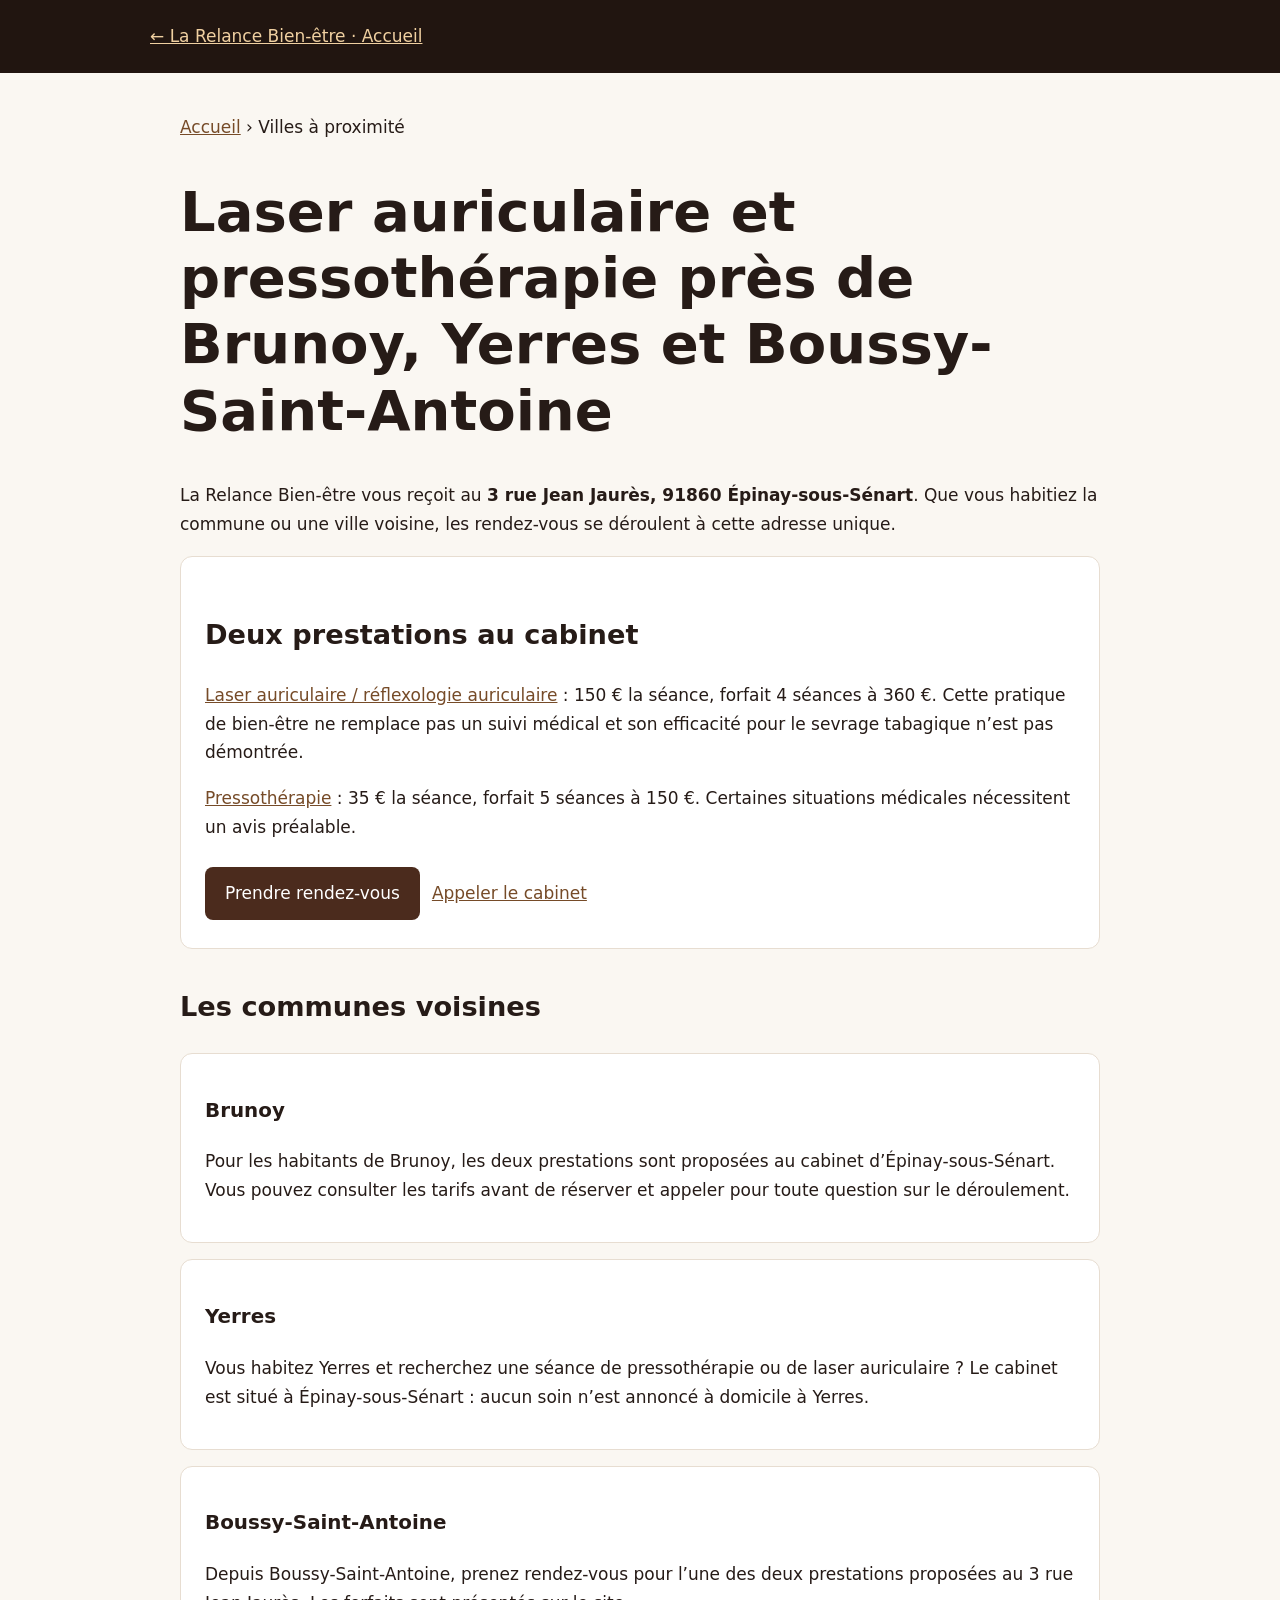
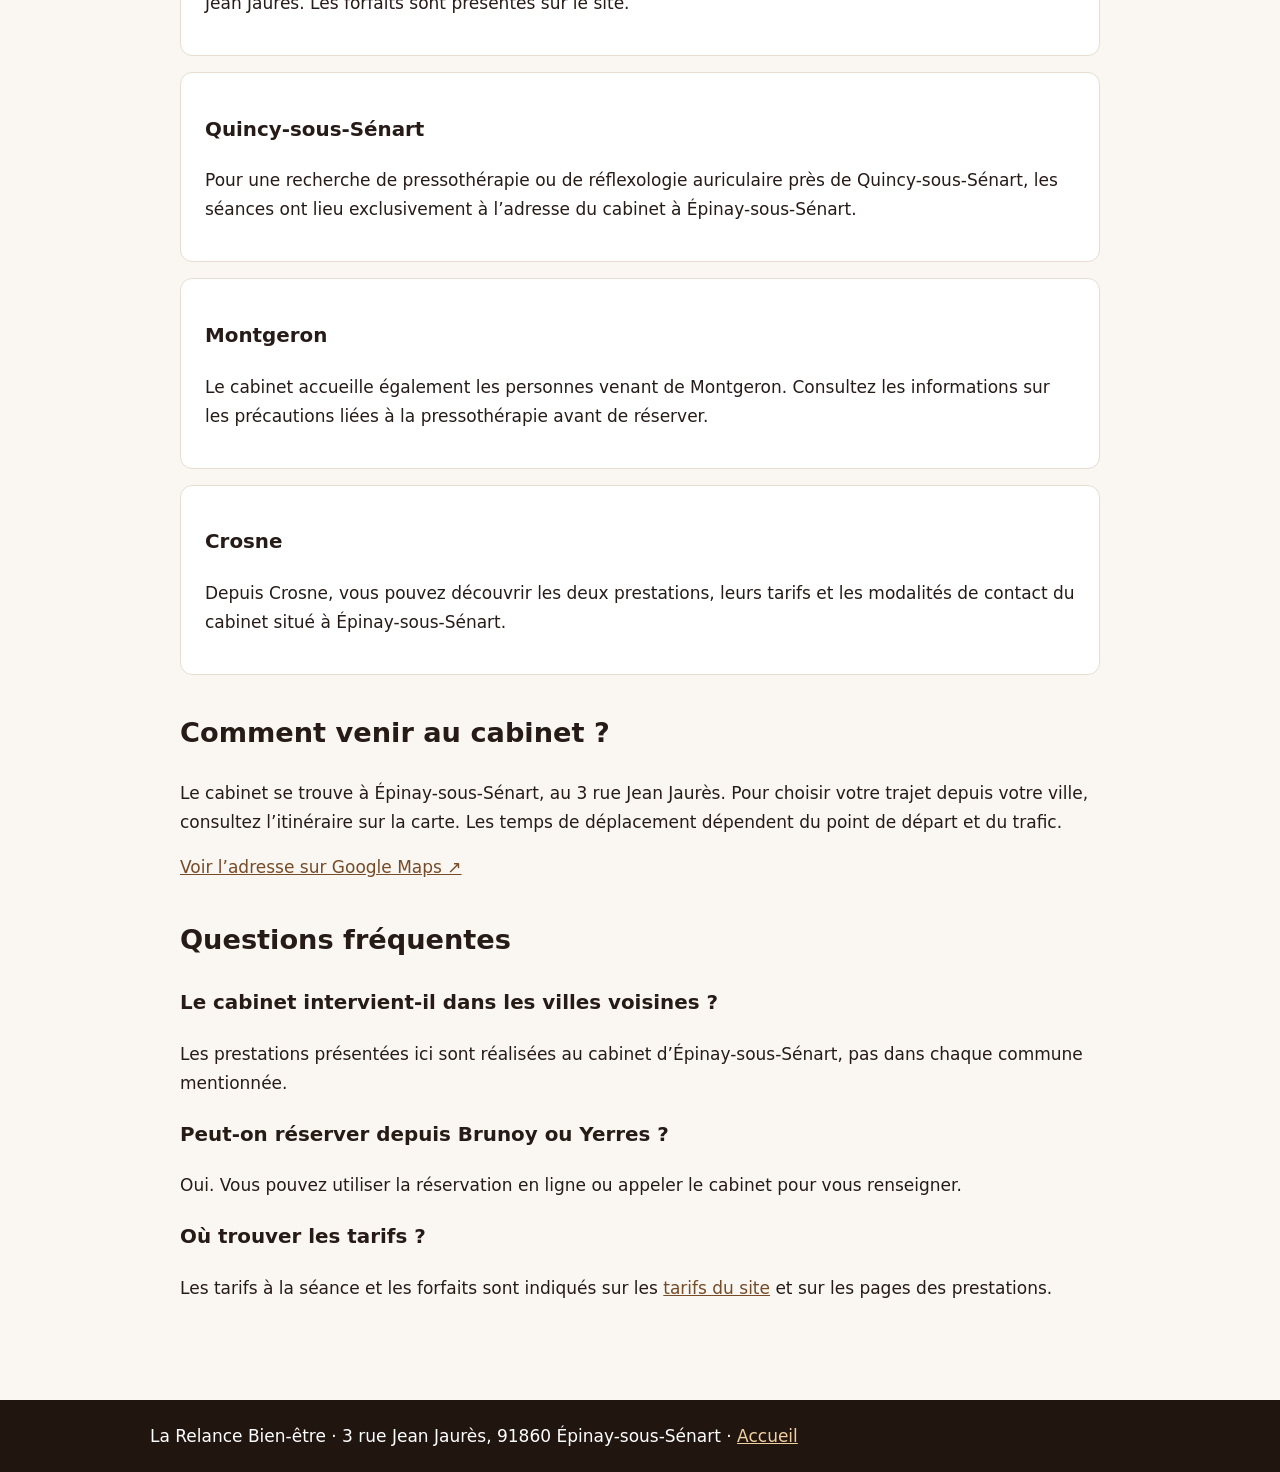
==== cabinet-bien-etre-brunoy-yerres-boussy.html @ 1763a22d "Créer page locale utile pour communes proches du cabinet" ====
<!doctype html><html lang="fr"><head><meta charset="utf-8"><meta name="viewport" content="width=device-width,initial-scale=1"><title>Laser auriculaire et pressothérapie près de Brunoy et Yerres | La Relance</title><meta name="description" content="Cabinet à Épinay-sous-Sénart pour laser auriculaire et pressothérapie, près de Brunoy, Yerres, Boussy-Saint-Antoine, Quincy-sous-Sénart et Montgeron."><meta name="robots" content="index,follow"><link rel="canonical" href="https://tarikmouhtadi-ux.github.io/reflexologie-bien-etre/cabinet-bien-etre-brunoy-yerres-boussy.html"><style>body{margin:0;background:#faf7f2;color:#261b17;font:17px/1.7 system-ui,sans-serif}header,footer{background:#211510;color:white;padding:22px max(24px,calc((100% - 980px)/2))}header a,footer a{color:#f0d0a1}main{max-width:920px;margin:auto;padding:40px 24px 80px}h1{font-size:clamp(2rem,5vw,3.5rem);line-height:1.18}h2{font-size:1.7rem;margin-top:35px}a{color:#764b28}.card{background:white;padding:20px 24px;border:1px solid #e7ddd1;border-radius:12px;margin:16px 0}.cta{display:inline-block;background:#4b2b1d;color:white;padding:12px 20px;border-radius:8px;text-decoration:none;margin:8px 12px 8px 0}</style><script type="application/ld+json">{"@context":"https://schema.org","@type":"WebPage","name":"Laser auriculaire et pressothérapie autour d’Épinay-sous-Sénart","url":"https://tarikmouhtadi-ux.github.io/reflexologie-bien-etre/cabinet-bien-etre-brunoy-yerres-boussy.html","about":{"@type":"LocalBusiness","name":"La Relance Bien-être","telephone":"+33766861379","address":{"@type":"PostalAddress","streetAddress":"3 rue Jean Jaurès","postalCode":"91860","addressLocality":"Épinay-sous-Sénart","addressCountry":"FR"}}}</script></head><body><header><a href="https://tarikmouhtadi-ux.github.io/reflexologie-bien-etre/">← La Relance Bien-être · Accueil</a></header><main><nav><a href="https://tarikmouhtadi-ux.github.io/reflexologie-bien-etre/">Accueil</a> › Villes à proximité</nav><h1>Laser auriculaire et pressothérapie près de Brunoy, Yerres et Boussy-Saint-Antoine</h1><p>La Relance Bien-être vous reçoit au <strong>3 rue Jean Jaurès, 91860 Épinay-sous-Sénart</strong>. Que vous habitiez la commune ou une ville voisine, les rendez-vous se déroulent à cette adresse unique.</p><div class="card"><h2>Deux prestations au cabinet</h2><p><a href="https://tarikmouhtadi-ux.github.io/reflexologie-bien-etre/laser-auriculaire-epinay-sous-senart.html">Laser auriculaire / réflexologie auriculaire</a> : 150 € la séance, forfait 4 séances à 360 €. Cette pratique de bien-être ne remplace pas un suivi médical et son efficacité pour le sevrage tabagique n’est pas démontrée.</p><p><a href="https://tarikmouhtadi-ux.github.io/reflexologie-bien-etre/pressotherapie-epinay-sous-senart.html">Pressothérapie</a> : 35 € la séance, forfait 5 séances à 150 €. Certaines situations médicales nécessitent un avis préalable.</p><a class="cta" href="https://tarikmouhtadi-ux.github.io/reflexologie-bien-etre/#reservation">Prendre rendez-vous</a><a href="tel:+33766861379">Appeler le cabinet</a></div><h2>Les communes voisines</h2><section class="card"><h3>Brunoy</h3><p>Pour les habitants de Brunoy, les deux prestations sont proposées au cabinet d’Épinay-sous-Sénart. Vous pouvez consulter les tarifs avant de réserver et appeler pour toute question sur le déroulement.</p></section><section class="card"><h3>Yerres</h3><p>Vous habitez Yerres et recherchez une séance de pressothérapie ou de laser auriculaire ? Le cabinet est situé à Épinay-sous-Sénart : aucun soin n’est annoncé à domicile à Yerres.</p></section><section class="card"><h3>Boussy-Saint-Antoine</h3><p>Depuis Boussy-Saint-Antoine, prenez rendez-vous pour l’une des deux prestations proposées au 3 rue Jean Jaurès. Les forfaits sont présentés sur le site.</p></section><section class="card"><h3>Quincy-sous-Sénart</h3><p>Pour une recherche de pressothérapie ou de réflexologie auriculaire près de Quincy-sous-Sénart, les séances ont lieu exclusivement à l’adresse du cabinet à Épinay-sous-Sénart.</p></section><section class="card"><h3>Montgeron</h3><p>Le cabinet accueille également les personnes venant de Montgeron. Consultez les informations sur les précautions liées à la pressothérapie avant de réserver.</p></section><section class="card"><h3>Crosne</h3><p>Depuis Crosne, vous pouvez découvrir les deux prestations, leurs tarifs et les modalités de contact du cabinet situé à Épinay-sous-Sénart.</p></section><h2>Comment venir au cabinet ?</h2><p>Le cabinet se trouve à Épinay-sous-Sénart, au 3 rue Jean Jaurès. Pour choisir votre trajet depuis votre ville, consultez l’itinéraire sur la carte. Les temps de déplacement dépendent du point de départ et du trafic.</p><p><a href="https://www.google.com/maps/search/?api=1&amp;query=3%20rue%20Jean%20Jaur%C3%A8s%2091860%20%C3%89pinay-sous-S%C3%A9nart" target="_blank" rel="noopener noreferrer">Voir l’adresse sur Google Maps ↗</a></p><h2>Questions fréquentes</h2><h3>Le cabinet intervient-il dans les villes voisines ?</h3><p>Les prestations présentées ici sont réalisées au cabinet d’Épinay-sous-Sénart, pas dans chaque commune mentionnée.</p><h3>Peut-on réserver depuis Brunoy ou Yerres ?</h3><p>Oui. Vous pouvez utiliser la réservation en ligne ou appeler le cabinet pour vous renseigner.</p><h3>Où trouver les tarifs ?</h3><p>Les tarifs à la séance et les forfaits sont indiqués sur les <a href="https://tarikmouhtadi-ux.github.io/reflexologie-bien-etre/#tarifs">tarifs du site</a> et sur les pages des prestations.</p></main><footer>La Relance Bien-être · 3 rue Jean Jaurès, 91860 Épinay-sous-Sénart · <a href="https://tarikmouhtadi-ux.github.io/reflexologie-bien-etre/">Accueil</a></footer></body></html>
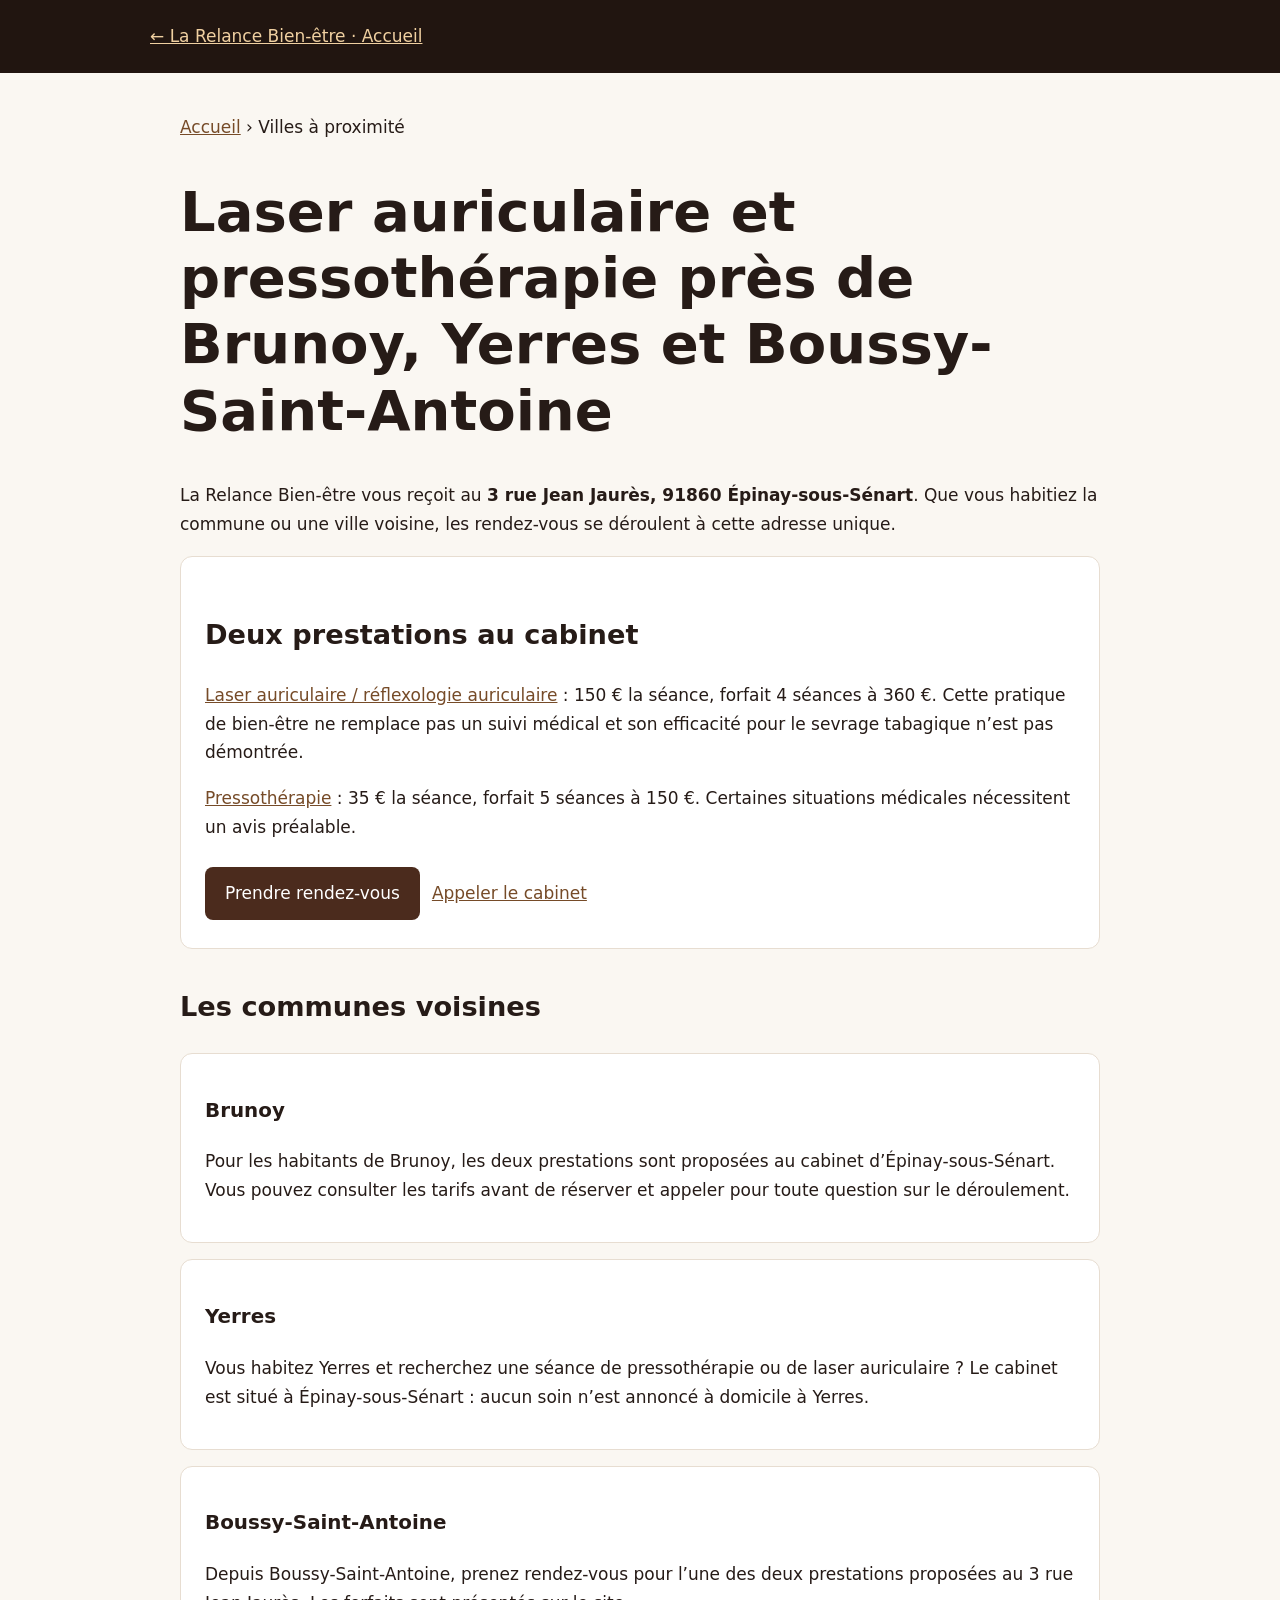
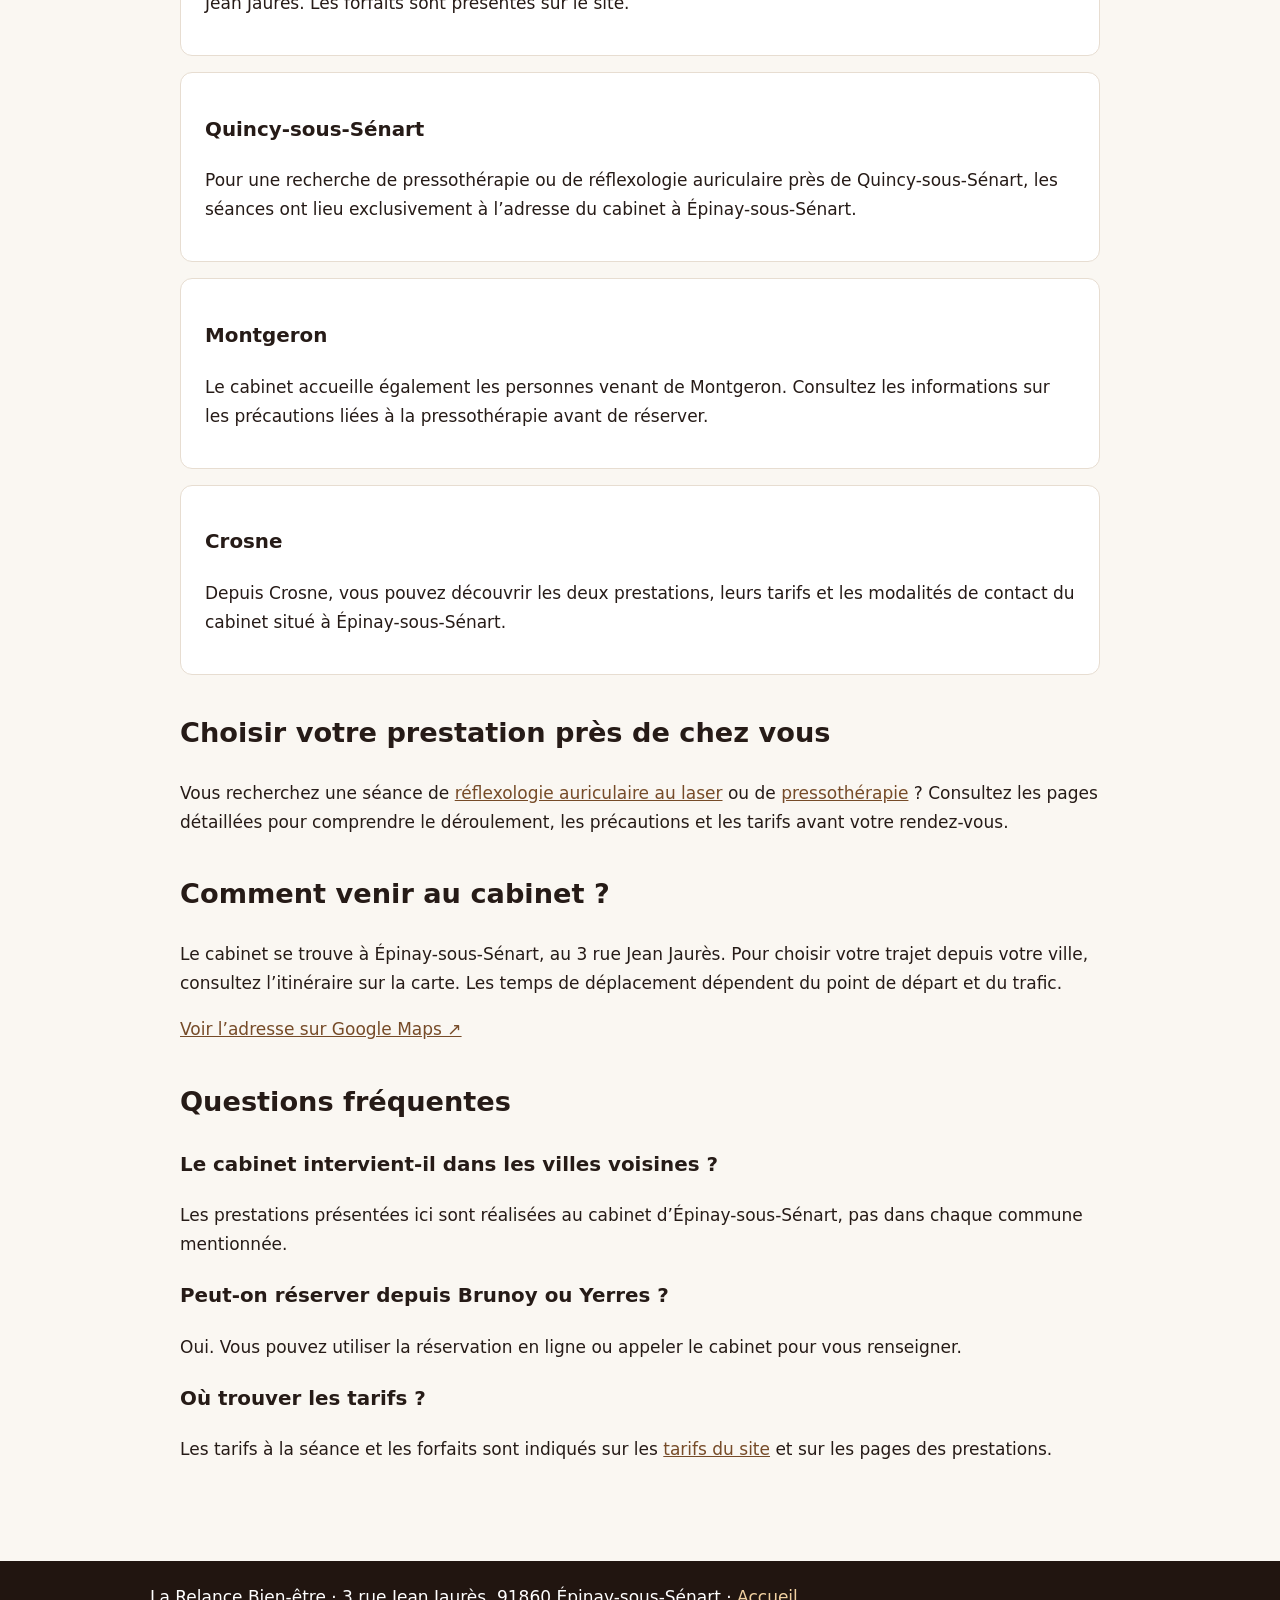
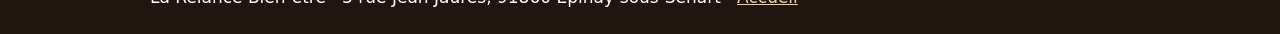
==== commit 88956252: "Renforcer maillage SEO page villes et breadcrumb" ====
--- a/cabinet-bien-etre-brunoy-yerres-boussy.html
+++ b/cabinet-bien-etre-brunoy-yerres-boussy.html
@@ -1 +1 @@
-<!doctype html><html lang="fr"><head><meta charset="utf-8"><meta name="viewport" content="width=device-width,initial-scale=1"><title>Laser auriculaire et pressothérapie près de Brunoy et Yerres | La Relance</title><meta name="description" content="Cabinet à Épinay-sous-Sénart pour laser auriculaire et pressothérapie, près de Brunoy, Yerres, Boussy-Saint-Antoine, Quincy-sous-Sénart et Montgeron."><meta name="robots" content="index,follow"><link rel="canonical" href="https://tarikmouhtadi-ux.github.io/reflexologie-bien-etre/cabinet-bien-etre-brunoy-yerres-boussy.html"><style>body{margin:0;background:#faf7f2;color:#261b17;font:17px/1.7 system-ui,sans-serif}header,footer{background:#211510;color:white;padding:22px max(24px,calc((100% - 980px)/2))}header a,footer a{color:#f0d0a1}main{max-width:920px;margin:auto;padding:40px 24px 80px}h1{font-size:clamp(2rem,5vw,3.5rem);line-height:1.18}h2{font-size:1.7rem;margin-top:35px}a{color:#764b28}.card{background:white;padding:20px 24px;border:1px solid #e7ddd1;border-radius:12px;margin:16px 0}.cta{display:inline-block;background:#4b2b1d;color:white;padding:12px 20px;border-radius:8px;text-decoration:none;margin:8px 12px 8px 0}</style><script type="application/ld+json">{"@context":"https://schema.org","@type":"WebPage","name":"Laser auriculaire et pressothérapie autour d’Épinay-sous-Sénart","url":"https://tarikmouhtadi-ux.github.io/reflexologie-bien-etre/cabinet-bien-etre-brunoy-yerres-boussy.html","about":{"@type":"LocalBusiness","name":"La Relance Bien-être","telephone":"+33766861379","address":{"@type":"PostalAddress","streetAddress":"3 rue Jean Jaurès","postalCode":"91860","addressLocality":"Épinay-sous-Sénart","addressCountry":"FR"}}}</script></head><body><header><a href="https://tarikmouhtadi-ux.github.io/reflexologie-bien-etre/">← La Relance Bien-être · Accueil</a></header><main><nav><a href="https://tarikmouhtadi-ux.github.io/reflexologie-bien-etre/">Accueil</a> › Villes à proximité</nav><h1>Laser auriculaire et pressothérapie près de Brunoy, Yerres et Boussy-Saint-Antoine</h1><p>La Relance Bien-être vous reçoit au <strong>3 rue Jean Jaurès, 91860 Épinay-sous-Sénart</strong>. Que vous habitiez la commune ou une ville voisine, les rendez-vous se déroulent à cette adresse unique.</p><div class="card"><h2>Deux prestations au cabinet</h2><p><a href="https://tarikmouhtadi-ux.github.io/reflexologie-bien-etre/laser-auriculaire-epinay-sous-senart.html">Laser auriculaire / réflexologie auriculaire</a> : 150 € la séance, forfait 4 séances à 360 €. Cette pratique de bien-être ne remplace pas un suivi médical et son efficacité pour le sevrage tabagique n’est pas démontrée.</p><p><a href="https://tarikmouhtadi-ux.github.io/reflexologie-bien-etre/pressotherapie-epinay-sous-senart.html">Pressothérapie</a> : 35 € la séance, forfait 5 séances à 150 €. Certaines situations médicales nécessitent un avis préalable.</p><a class="cta" href="https://tarikmouhtadi-ux.github.io/reflexologie-bien-etre/#reservation">Prendre rendez-vous</a><a href="tel:+33766861379">Appeler le cabinet</a></div><h2>Les communes voisines</h2><section class="card"><h3>Brunoy</h3><p>Pour les habitants de Brunoy, les deux prestations sont proposées au cabinet d’Épinay-sous-Sénart. Vous pouvez consulter les tarifs avant de réserver et appeler pour toute question sur le déroulement.</p></section><section class="card"><h3>Yerres</h3><p>Vous habitez Yerres et recherchez une séance de pressothérapie ou de laser auriculaire ? Le cabinet est situé à Épinay-sous-Sénart : aucun soin n’est annoncé à domicile à Yerres.</p></section><section class="card"><h3>Boussy-Saint-Antoine</h3><p>Depuis Boussy-Saint-Antoine, prenez rendez-vous pour l’une des deux prestations proposées au 3 rue Jean Jaurès. Les forfaits sont présentés sur le site.</p></section><section class="card"><h3>Quincy-sous-Sénart</h3><p>Pour une recherche de pressothérapie ou de réflexologie auriculaire près de Quincy-sous-Sénart, les séances ont lieu exclusivement à l’adresse du cabinet à Épinay-sous-Sénart.</p></section><section class="card"><h3>Montgeron</h3><p>Le cabinet accueille également les personnes venant de Montgeron. Consultez les informations sur les précautions liées à la pressothérapie avant de réserver.</p></section><section class="card"><h3>Crosne</h3><p>Depuis Crosne, vous pouvez découvrir les deux prestations, leurs tarifs et les modalités de contact du cabinet situé à Épinay-sous-Sénart.</p></section><h2>Comment venir au cabinet ?</h2><p>Le cabinet se trouve à Épinay-sous-Sénart, au 3 rue Jean Jaurès. Pour choisir votre trajet depuis votre ville, consultez l’itinéraire sur la carte. Les temps de déplacement dépendent du point de départ et du trafic.</p><p><a href="https://www.google.com/maps/search/?api=1&amp;query=3%20rue%20Jean%20Jaur%C3%A8s%2091860%20%C3%89pinay-sous-S%C3%A9nart" target="_blank" rel="noopener noreferrer">Voir l’adresse sur Google Maps ↗</a></p><h2>Questions fréquentes</h2><h3>Le cabinet intervient-il dans les villes voisines ?</h3><p>Les prestations présentées ici sont réalisées au cabinet d’Épinay-sous-Sénart, pas dans chaque commune mentionnée.</p><h3>Peut-on réserver depuis Brunoy ou Yerres ?</h3><p>Oui. Vous pouvez utiliser la réservation en ligne ou appeler le cabinet pour vous renseigner.</p><h3>Où trouver les tarifs ?</h3><p>Les tarifs à la séance et les forfaits sont indiqués sur les <a href="https://tarikmouhtadi-ux.github.io/reflexologie-bien-etre/#tarifs">tarifs du site</a> et sur les pages des prestations.</p></main><footer>La Relance Bien-être · 3 rue Jean Jaurès, 91860 Épinay-sous-Sénart · <a href="https://tarikmouhtadi-ux.github.io/reflexologie-bien-etre/">Accueil</a></footer></body></html>+<!doctype html><html lang="fr"><head><meta charset="utf-8"><meta name="viewport" content="width=device-width,initial-scale=1"><title>Laser auriculaire et pressothérapie près de Brunoy et Yerres | La Relance</title><meta name="description" content="Cabinet à Épinay-sous-Sénart pour laser auriculaire et pressothérapie, près de Brunoy, Yerres, Boussy-Saint-Antoine, Quincy-sous-Sénart et Montgeron."><meta name="robots" content="index,follow"><link rel="canonical" href="https://tarikmouhtadi-ux.github.io/reflexologie-bien-etre/cabinet-bien-etre-brunoy-yerres-boussy.html"><style>body{margin:0;background:#faf7f2;color:#261b17;font:17px/1.7 system-ui,sans-serif}header,footer{background:#211510;color:white;padding:22px max(24px,calc((100% - 980px)/2))}header a,footer a{color:#f0d0a1}main{max-width:920px;margin:auto;padding:40px 24px 80px}h1{font-size:clamp(2rem,5vw,3.5rem);line-height:1.18}h2{font-size:1.7rem;margin-top:35px}a{color:#764b28}.card{background:white;padding:20px 24px;border:1px solid #e7ddd1;border-radius:12px;margin:16px 0}.cta{display:inline-block;background:#4b2b1d;color:white;padding:12px 20px;border-radius:8px;text-decoration:none;margin:8px 12px 8px 0}</style><script type="application/ld+json">{"@context":"https://schema.org","@type":"WebPage","name":"Laser auriculaire et pressothérapie autour d’Épinay-sous-Sénart","url":"https://tarikmouhtadi-ux.github.io/reflexologie-bien-etre/cabinet-bien-etre-brunoy-yerres-boussy.html","about":{"@type":"LocalBusiness","name":"La Relance Bien-être","telephone":"+33766861379","address":{"@type":"PostalAddress","streetAddress":"3 rue Jean Jaurès","postalCode":"91860","addressLocality":"Épinay-sous-Sénart","addressCountry":"FR"}}}</script><script type="application/ld+json">{"@context":"https://schema.org","@type":"BreadcrumbList","itemListElement":[{"@type":"ListItem","position":1,"name":"Accueil","item":"https://tarikmouhtadi-ux.github.io/reflexologie-bien-etre/"},{"@type":"ListItem","position":2,"name":"Villes à proximité","item":"https://tarikmouhtadi-ux.github.io/reflexologie-bien-etre/cabinet-bien-etre-brunoy-yerres-boussy.html"}]}</script></head><body><header><a href="https://tarikmouhtadi-ux.github.io/reflexologie-bien-etre/">← La Relance Bien-être · Accueil</a></header><main><nav><a href="https://tarikmouhtadi-ux.github.io/reflexologie-bien-etre/">Accueil</a> › Villes à proximité</nav><h1>Laser auriculaire et pressothérapie près de Brunoy, Yerres et Boussy-Saint-Antoine</h1><p>La Relance Bien-être vous reçoit au <strong>3 rue Jean Jaurès, 91860 Épinay-sous-Sénart</strong>. Que vous habitiez la commune ou une ville voisine, les rendez-vous se déroulent à cette adresse unique.</p><div class="card"><h2>Deux prestations au cabinet</h2><p><a href="https://tarikmouhtadi-ux.github.io/reflexologie-bien-etre/laser-auriculaire-epinay-sous-senart.html">Laser auriculaire / réflexologie auriculaire</a> : 150 € la séance, forfait 4 séances à 360 €. Cette pratique de bien-être ne remplace pas un suivi médical et son efficacité pour le sevrage tabagique n’est pas démontrée.</p><p><a href="https://tarikmouhtadi-ux.github.io/reflexologie-bien-etre/pressotherapie-epinay-sous-senart.html">Pressothérapie</a> : 35 € la séance, forfait 5 séances à 150 €. Certaines situations médicales nécessitent un avis préalable.</p><a class="cta" href="https://tarikmouhtadi-ux.github.io/reflexologie-bien-etre/#reservation">Prendre rendez-vous</a><a href="tel:+33766861379">Appeler le cabinet</a></div><h2>Les communes voisines</h2><section class="card"><h3>Brunoy</h3><p>Pour les habitants de Brunoy, les deux prestations sont proposées au cabinet d’Épinay-sous-Sénart. Vous pouvez consulter les tarifs avant de réserver et appeler pour toute question sur le déroulement.</p></section><section class="card"><h3>Yerres</h3><p>Vous habitez Yerres et recherchez une séance de pressothérapie ou de laser auriculaire ? Le cabinet est situé à Épinay-sous-Sénart : aucun soin n’est annoncé à domicile à Yerres.</p></section><section class="card"><h3>Boussy-Saint-Antoine</h3><p>Depuis Boussy-Saint-Antoine, prenez rendez-vous pour l’une des deux prestations proposées au 3 rue Jean Jaurès. Les forfaits sont présentés sur le site.</p></section><section class="card"><h3>Quincy-sous-Sénart</h3><p>Pour une recherche de pressothérapie ou de réflexologie auriculaire près de Quincy-sous-Sénart, les séances ont lieu exclusivement à l’adresse du cabinet à Épinay-sous-Sénart.</p></section><section class="card"><h3>Montgeron</h3><p>Le cabinet accueille également les personnes venant de Montgeron. Consultez les informations sur les précautions liées à la pressothérapie avant de réserver.</p></section><section class="card"><h3>Crosne</h3><p>Depuis Crosne, vous pouvez découvrir les deux prestations, leurs tarifs et les modalités de contact du cabinet situé à Épinay-sous-Sénart.</p></section><h2>Choisir votre prestation près de chez vous</h2><p>Vous recherchez une séance de <a href="https://tarikmouhtadi-ux.github.io/reflexologie-bien-etre/laser-auriculaire-epinay-sous-senart.html">réflexologie auriculaire au laser</a> ou de <a href="https://tarikmouhtadi-ux.github.io/reflexologie-bien-etre/pressotherapie-epinay-sous-senart.html">pressothérapie</a> ? Consultez les pages détaillées pour comprendre le déroulement, les précautions et les tarifs avant votre rendez-vous.</p><h2>Comment venir au cabinet ?</h2><p>Le cabinet se trouve à Épinay-sous-Sénart, au 3 rue Jean Jaurès. Pour choisir votre trajet depuis votre ville, consultez l’itinéraire sur la carte. Les temps de déplacement dépendent du point de départ et du trafic.</p><p><a href="https://www.google.com/maps/search/?api=1&amp;query=3%20rue%20Jean%20Jaur%C3%A8s%2091860%20%C3%89pinay-sous-S%C3%A9nart" target="_blank" rel="noopener noreferrer">Voir l’adresse sur Google Maps ↗</a></p><h2>Questions fréquentes</h2><h3>Le cabinet intervient-il dans les villes voisines ?</h3><p>Les prestations présentées ici sont réalisées au cabinet d’Épinay-sous-Sénart, pas dans chaque commune mentionnée.</p><h3>Peut-on réserver depuis Brunoy ou Yerres ?</h3><p>Oui. Vous pouvez utiliser la réservation en ligne ou appeler le cabinet pour vous renseigner.</p><h3>Où trouver les tarifs ?</h3><p>Les tarifs à la séance et les forfaits sont indiqués sur les <a href="https://tarikmouhtadi-ux.github.io/reflexologie-bien-etre/#tarifs">tarifs du site</a> et sur les pages des prestations.</p></main><footer>La Relance Bien-être · 3 rue Jean Jaurès, 91860 Épinay-sous-Sénart · <a href="https://tarikmouhtadi-ux.github.io/reflexologie-bien-etre/">Accueil</a></footer></body></html>
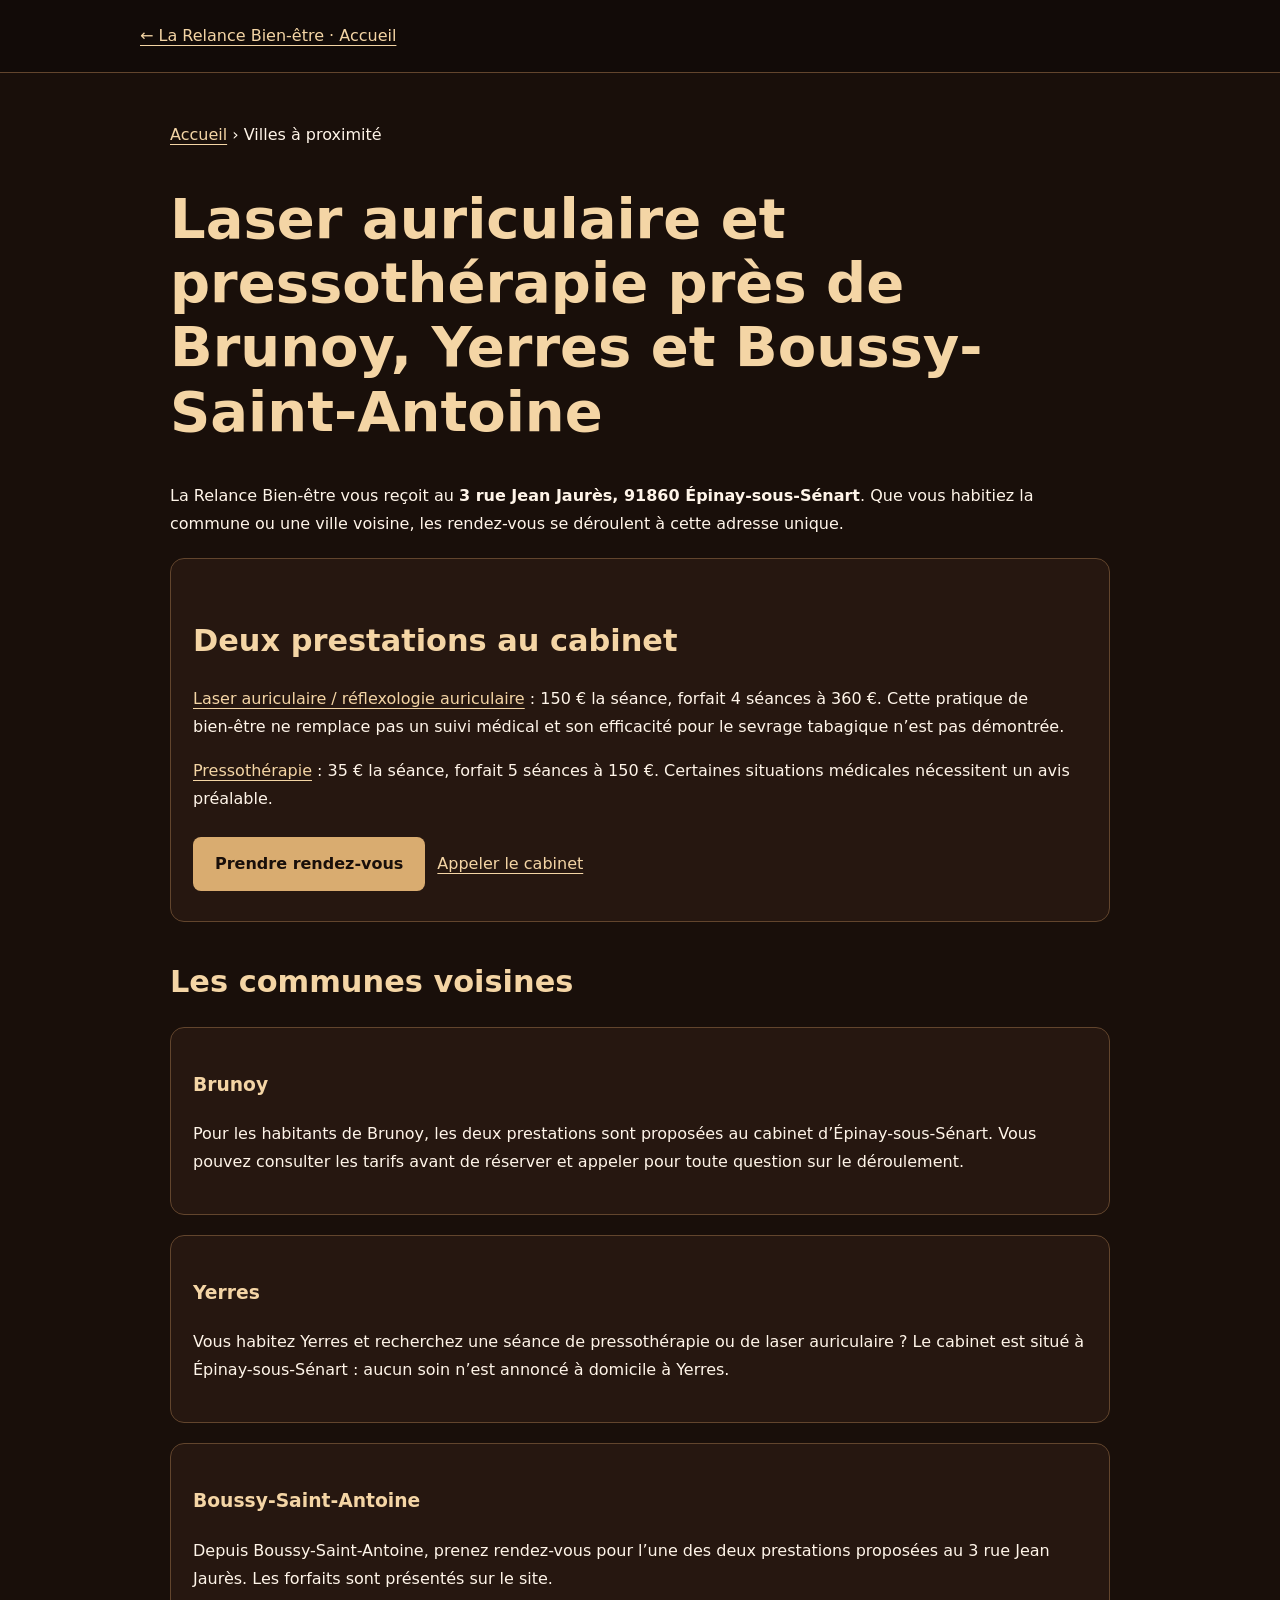
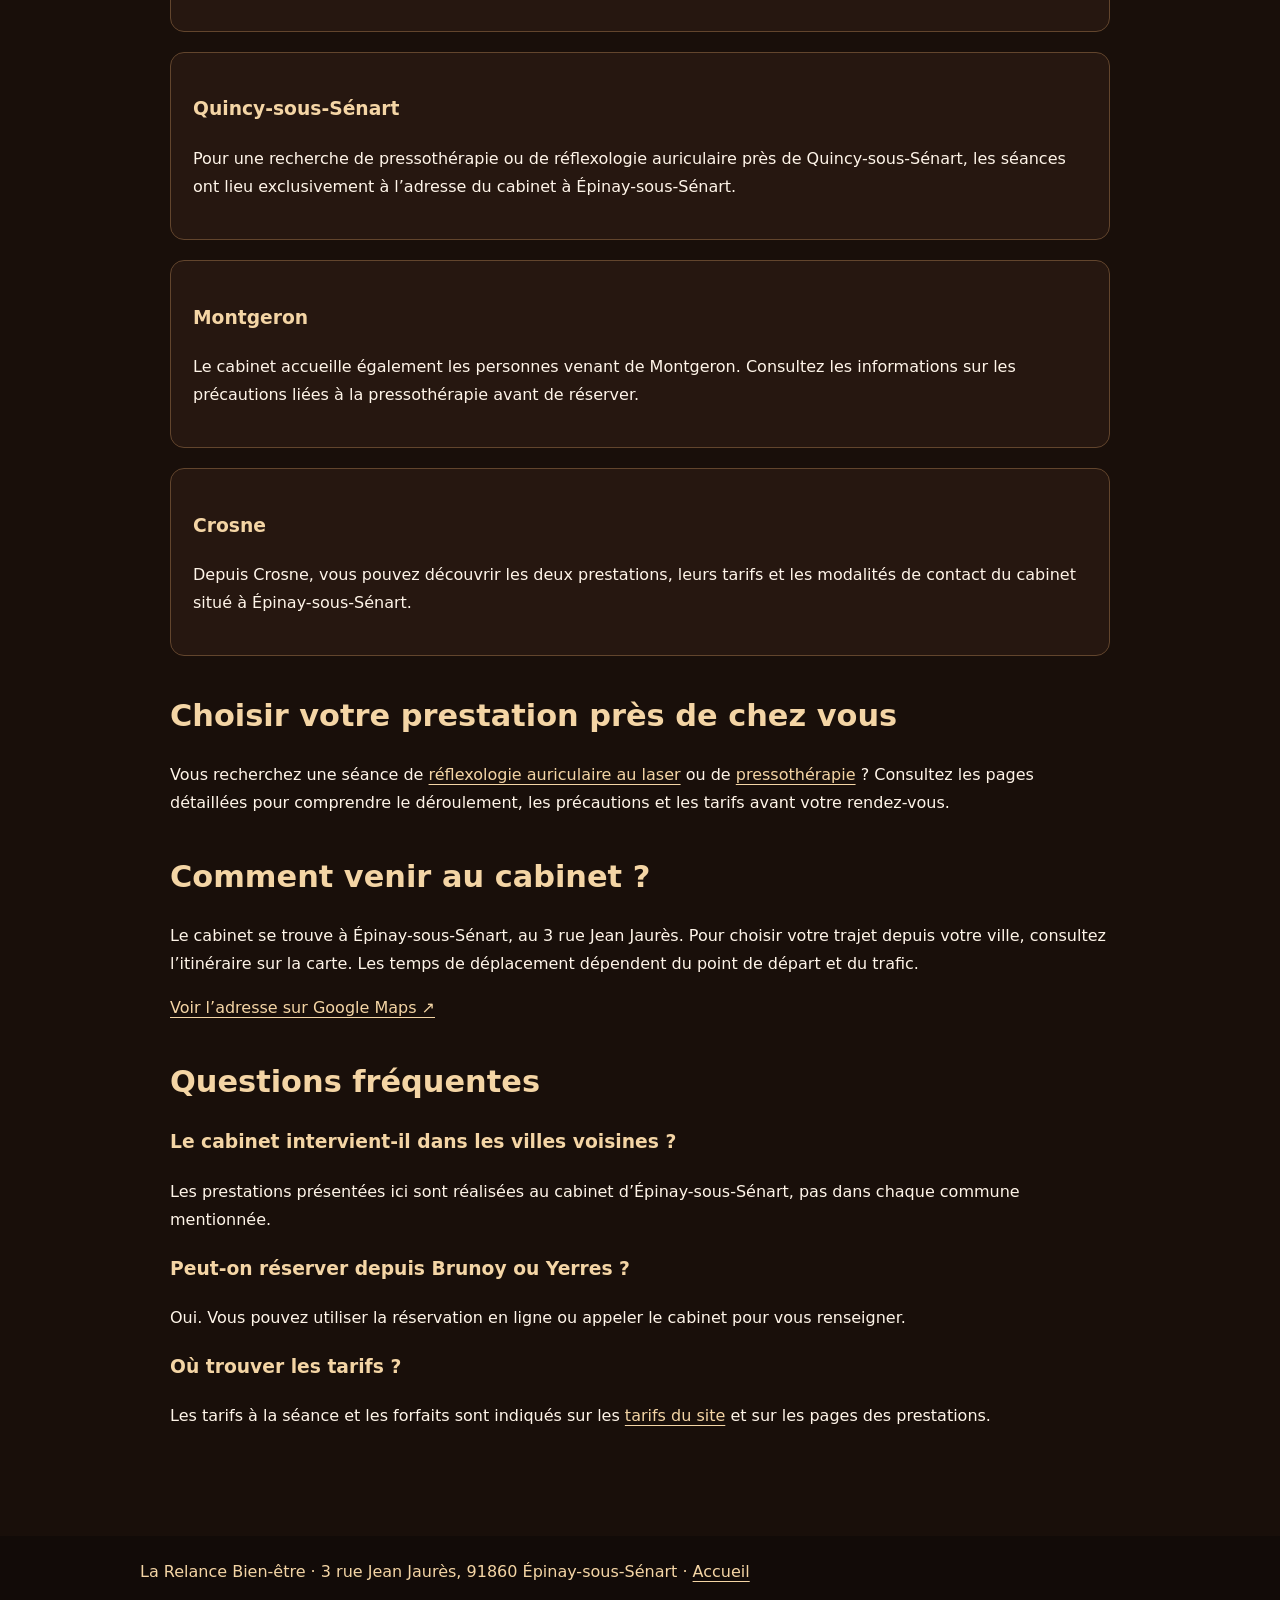
==== commit 3a7152bc: "Harmoniser pages SEO avec identité visuelle sombre du site" ====
--- a/cabinet-bien-etre-brunoy-yerres-boussy.html
+++ b/cabinet-bien-etre-brunoy-yerres-boussy.html
@@ -1 +1 @@
-<!doctype html><html lang="fr"><head><meta charset="utf-8"><meta name="viewport" content="width=device-width,initial-scale=1"><title>Laser auriculaire et pressothérapie près de Brunoy et Yerres | La Relance</title><meta name="description" content="Cabinet à Épinay-sous-Sénart pour laser auriculaire et pressothérapie, près de Brunoy, Yerres, Boussy-Saint-Antoine, Quincy-sous-Sénart et Montgeron."><meta name="robots" content="index,follow"><link rel="canonical" href="https://tarikmouhtadi-ux.github.io/reflexologie-bien-etre/cabinet-bien-etre-brunoy-yerres-boussy.html"><style>body{margin:0;background:#faf7f2;color:#261b17;font:17px/1.7 system-ui,sans-serif}header,footer{background:#211510;color:white;padding:22px max(24px,calc((100% - 980px)/2))}header a,footer a{color:#f0d0a1}main{max-width:920px;margin:auto;padding:40px 24px 80px}h1{font-size:clamp(2rem,5vw,3.5rem);line-height:1.18}h2{font-size:1.7rem;margin-top:35px}a{color:#764b28}.card{background:white;padding:20px 24px;border:1px solid #e7ddd1;border-radius:12px;margin:16px 0}.cta{display:inline-block;background:#4b2b1d;color:white;padding:12px 20px;border-radius:8px;text-decoration:none;margin:8px 12px 8px 0}</style><script type="application/ld+json">{"@context":"https://schema.org","@type":"WebPage","name":"Laser auriculaire et pressothérapie autour d’Épinay-sous-Sénart","url":"https://tarikmouhtadi-ux.github.io/reflexologie-bien-etre/cabinet-bien-etre-brunoy-yerres-boussy.html","about":{"@type":"LocalBusiness","name":"La Relance Bien-être","telephone":"+33766861379","address":{"@type":"PostalAddress","streetAddress":"3 rue Jean Jaurès","postalCode":"91860","addressLocality":"Épinay-sous-Sénart","addressCountry":"FR"}}}</script><script type="application/ld+json">{"@context":"https://schema.org","@type":"BreadcrumbList","itemListElement":[{"@type":"ListItem","position":1,"name":"Accueil","item":"https://tarikmouhtadi-ux.github.io/reflexologie-bien-etre/"},{"@type":"ListItem","position":2,"name":"Villes à proximité","item":"https://tarikmouhtadi-ux.github.io/reflexologie-bien-etre/cabinet-bien-etre-brunoy-yerres-boussy.html"}]}</script></head><body><header><a href="https://tarikmouhtadi-ux.github.io/reflexologie-bien-etre/">← La Relance Bien-être · Accueil</a></header><main><nav><a href="https://tarikmouhtadi-ux.github.io/reflexologie-bien-etre/">Accueil</a> › Villes à proximité</nav><h1>Laser auriculaire et pressothérapie près de Brunoy, Yerres et Boussy-Saint-Antoine</h1><p>La Relance Bien-être vous reçoit au <strong>3 rue Jean Jaurès, 91860 Épinay-sous-Sénart</strong>. Que vous habitiez la commune ou une ville voisine, les rendez-vous se déroulent à cette adresse unique.</p><div class="card"><h2>Deux prestations au cabinet</h2><p><a href="https://tarikmouhtadi-ux.github.io/reflexologie-bien-etre/laser-auriculaire-epinay-sous-senart.html">Laser auriculaire / réflexologie auriculaire</a> : 150 € la séance, forfait 4 séances à 360 €. Cette pratique de bien-être ne remplace pas un suivi médical et son efficacité pour le sevrage tabagique n’est pas démontrée.</p><p><a href="https://tarikmouhtadi-ux.github.io/reflexologie-bien-etre/pressotherapie-epinay-sous-senart.html">Pressothérapie</a> : 35 € la séance, forfait 5 séances à 150 €. Certaines situations médicales nécessitent un avis préalable.</p><a class="cta" href="https://tarikmouhtadi-ux.github.io/reflexologie-bien-etre/#reservation">Prendre rendez-vous</a><a href="tel:+33766861379">Appeler le cabinet</a></div><h2>Les communes voisines</h2><section class="card"><h3>Brunoy</h3><p>Pour les habitants de Brunoy, les deux prestations sont proposées au cabinet d’Épinay-sous-Sénart. Vous pouvez consulter les tarifs avant de réserver et appeler pour toute question sur le déroulement.</p></section><section class="card"><h3>Yerres</h3><p>Vous habitez Yerres et recherchez une séance de pressothérapie ou de laser auriculaire ? Le cabinet est situé à Épinay-sous-Sénart : aucun soin n’est annoncé à domicile à Yerres.</p></section><section class="card"><h3>Boussy-Saint-Antoine</h3><p>Depuis Boussy-Saint-Antoine, prenez rendez-vous pour l’une des deux prestations proposées au 3 rue Jean Jaurès. Les forfaits sont présentés sur le site.</p></section><section class="card"><h3>Quincy-sous-Sénart</h3><p>Pour une recherche de pressothérapie ou de réflexologie auriculaire près de Quincy-sous-Sénart, les séances ont lieu exclusivement à l’adresse du cabinet à Épinay-sous-Sénart.</p></section><section class="card"><h3>Montgeron</h3><p>Le cabinet accueille également les personnes venant de Montgeron. Consultez les informations sur les précautions liées à la pressothérapie avant de réserver.</p></section><section class="card"><h3>Crosne</h3><p>Depuis Crosne, vous pouvez découvrir les deux prestations, leurs tarifs et les modalités de contact du cabinet situé à Épinay-sous-Sénart.</p></section><h2>Choisir votre prestation près de chez vous</h2><p>Vous recherchez une séance de <a href="https://tarikmouhtadi-ux.github.io/reflexologie-bien-etre/laser-auriculaire-epinay-sous-senart.html">réflexologie auriculaire au laser</a> ou de <a href="https://tarikmouhtadi-ux.github.io/reflexologie-bien-etre/pressotherapie-epinay-sous-senart.html">pressothérapie</a> ? Consultez les pages détaillées pour comprendre le déroulement, les précautions et les tarifs avant votre rendez-vous.</p><h2>Comment venir au cabinet ?</h2><p>Le cabinet se trouve à Épinay-sous-Sénart, au 3 rue Jean Jaurès. Pour choisir votre trajet depuis votre ville, consultez l’itinéraire sur la carte. Les temps de déplacement dépendent du point de départ et du trafic.</p><p><a href="https://www.google.com/maps/search/?api=1&amp;query=3%20rue%20Jean%20Jaur%C3%A8s%2091860%20%C3%89pinay-sous-S%C3%A9nart" target="_blank" rel="noopener noreferrer">Voir l’adresse sur Google Maps ↗</a></p><h2>Questions fréquentes</h2><h3>Le cabinet intervient-il dans les villes voisines ?</h3><p>Les prestations présentées ici sont réalisées au cabinet d’Épinay-sous-Sénart, pas dans chaque commune mentionnée.</p><h3>Peut-on réserver depuis Brunoy ou Yerres ?</h3><p>Oui. Vous pouvez utiliser la réservation en ligne ou appeler le cabinet pour vous renseigner.</p><h3>Où trouver les tarifs ?</h3><p>Les tarifs à la séance et les forfaits sont indiqués sur les <a href="https://tarikmouhtadi-ux.github.io/reflexologie-bien-etre/#tarifs">tarifs du site</a> et sur les pages des prestations.</p></main><footer>La Relance Bien-être · 3 rue Jean Jaurès, 91860 Épinay-sous-Sénart · <a href="https://tarikmouhtadi-ux.github.io/reflexologie-bien-etre/">Accueil</a></footer></body></html>+<!doctype html><html lang="fr"><head><meta charset="utf-8"><meta name="viewport" content="width=device-width,initial-scale=1"><title>Laser auriculaire et pressothérapie près de Brunoy et Yerres | La Relance</title><meta name="description" content="Cabinet à Épinay-sous-Sénart pour laser auriculaire et pressothérapie, près de Brunoy, Yerres, Boussy-Saint-Antoine, Quincy-sous-Sénart et Montgeron."><meta name="robots" content="index,follow"><link rel="canonical" href="https://tarikmouhtadi-ux.github.io/reflexologie-bien-etre/cabinet-bien-etre-brunoy-yerres-boussy.html"><style>body{margin:0;background:#190f0a;color:#fff5e9;font:16px/1.75 "DM Sans",system-ui,sans-serif}header,footer{background:#120b08;color:#f4d5a5;padding:22px max(24px,calc((100% - 1000px)/2));border-bottom:1px solid #62452d}header a,footer a{color:#f4d5a5}main{max-width:940px;margin:auto;padding:48px 24px 90px}h1{font-size:clamp(2rem,5vw,3.5rem);line-height:1.15;color:#f4d5a5}h2{font-size:clamp(1.4rem,3vw,1.9rem);line-height:1.3;margin-top:40px;color:#f4d5a5}h3{color:#f4d5a5}a{color:#f4d5a5;text-underline-offset:4px}a:focus-visible,summary:focus-visible{outline:2px solid #f4d5a5;outline-offset:4px}.box,.card{background:#261710;border:1px solid #62452d;border-radius:14px;padding:22px;margin:20px 0}summary{cursor:pointer}.cta{display:inline-block;background:#d9ac70;color:#190f0a;font-weight:700;padding:13px 22px;border-radius:8px;text-decoration:none;margin:8px 12px 8px 0}small{font-size:.85rem}@media(max-width:600px){main{padding:28px 18px 75px}.box,.card{padding:18px}header,footer{padding:18px}}</style><script type="application/ld+json">{"@context":"https://schema.org","@type":"WebPage","name":"Laser auriculaire et pressothérapie autour d’Épinay-sous-Sénart","url":"https://tarikmouhtadi-ux.github.io/reflexologie-bien-etre/cabinet-bien-etre-brunoy-yerres-boussy.html","about":{"@type":"LocalBusiness","name":"La Relance Bien-être","telephone":"+33766861379","address":{"@type":"PostalAddress","streetAddress":"3 rue Jean Jaurès","postalCode":"91860","addressLocality":"Épinay-sous-Sénart","addressCountry":"FR"}}}</script><script type="application/ld+json">{"@context":"https://schema.org","@type":"BreadcrumbList","itemListElement":[{"@type":"ListItem","position":1,"name":"Accueil","item":"https://tarikmouhtadi-ux.github.io/reflexologie-bien-etre/"},{"@type":"ListItem","position":2,"name":"Villes à proximité","item":"https://tarikmouhtadi-ux.github.io/reflexologie-bien-etre/cabinet-bien-etre-brunoy-yerres-boussy.html"}]}</script></head><body><header><a href="https://tarikmouhtadi-ux.github.io/reflexologie-bien-etre/">← La Relance Bien-être · Accueil</a></header><main><nav><a href="https://tarikmouhtadi-ux.github.io/reflexologie-bien-etre/">Accueil</a> › Villes à proximité</nav><h1>Laser auriculaire et pressothérapie près de Brunoy, Yerres et Boussy-Saint-Antoine</h1><p>La Relance Bien-être vous reçoit au <strong>3 rue Jean Jaurès, 91860 Épinay-sous-Sénart</strong>. Que vous habitiez la commune ou une ville voisine, les rendez-vous se déroulent à cette adresse unique.</p><div class="card"><h2>Deux prestations au cabinet</h2><p><a href="https://tarikmouhtadi-ux.github.io/reflexologie-bien-etre/laser-auriculaire-epinay-sous-senart.html">Laser auriculaire / réflexologie auriculaire</a> : 150 € la séance, forfait 4 séances à 360 €. Cette pratique de bien-être ne remplace pas un suivi médical et son efficacité pour le sevrage tabagique n’est pas démontrée.</p><p><a href="https://tarikmouhtadi-ux.github.io/reflexologie-bien-etre/pressotherapie-epinay-sous-senart.html">Pressothérapie</a> : 35 € la séance, forfait 5 séances à 150 €. Certaines situations médicales nécessitent un avis préalable.</p><a class="cta" href="https://tarikmouhtadi-ux.github.io/reflexologie-bien-etre/#reservation">Prendre rendez-vous</a><a href="tel:+33766861379">Appeler le cabinet</a></div><h2>Les communes voisines</h2><section class="card"><h3>Brunoy</h3><p>Pour les habitants de Brunoy, les deux prestations sont proposées au cabinet d’Épinay-sous-Sénart. Vous pouvez consulter les tarifs avant de réserver et appeler pour toute question sur le déroulement.</p></section><section class="card"><h3>Yerres</h3><p>Vous habitez Yerres et recherchez une séance de pressothérapie ou de laser auriculaire ? Le cabinet est situé à Épinay-sous-Sénart : aucun soin n’est annoncé à domicile à Yerres.</p></section><section class="card"><h3>Boussy-Saint-Antoine</h3><p>Depuis Boussy-Saint-Antoine, prenez rendez-vous pour l’une des deux prestations proposées au 3 rue Jean Jaurès. Les forfaits sont présentés sur le site.</p></section><section class="card"><h3>Quincy-sous-Sénart</h3><p>Pour une recherche de pressothérapie ou de réflexologie auriculaire près de Quincy-sous-Sénart, les séances ont lieu exclusivement à l’adresse du cabinet à Épinay-sous-Sénart.</p></section><section class="card"><h3>Montgeron</h3><p>Le cabinet accueille également les personnes venant de Montgeron. Consultez les informations sur les précautions liées à la pressothérapie avant de réserver.</p></section><section class="card"><h3>Crosne</h3><p>Depuis Crosne, vous pouvez découvrir les deux prestations, leurs tarifs et les modalités de contact du cabinet situé à Épinay-sous-Sénart.</p></section><h2>Choisir votre prestation près de chez vous</h2><p>Vous recherchez une séance de <a href="https://tarikmouhtadi-ux.github.io/reflexologie-bien-etre/laser-auriculaire-epinay-sous-senart.html">réflexologie auriculaire au laser</a> ou de <a href="https://tarikmouhtadi-ux.github.io/reflexologie-bien-etre/pressotherapie-epinay-sous-senart.html">pressothérapie</a> ? Consultez les pages détaillées pour comprendre le déroulement, les précautions et les tarifs avant votre rendez-vous.</p><h2>Comment venir au cabinet ?</h2><p>Le cabinet se trouve à Épinay-sous-Sénart, au 3 rue Jean Jaurès. Pour choisir votre trajet depuis votre ville, consultez l’itinéraire sur la carte. Les temps de déplacement dépendent du point de départ et du trafic.</p><p><a href="https://www.google.com/maps/search/?api=1&amp;query=3%20rue%20Jean%20Jaur%C3%A8s%2091860%20%C3%89pinay-sous-S%C3%A9nart" target="_blank" rel="noopener noreferrer">Voir l’adresse sur Google Maps ↗</a></p><h2>Questions fréquentes</h2><h3>Le cabinet intervient-il dans les villes voisines ?</h3><p>Les prestations présentées ici sont réalisées au cabinet d’Épinay-sous-Sénart, pas dans chaque commune mentionnée.</p><h3>Peut-on réserver depuis Brunoy ou Yerres ?</h3><p>Oui. Vous pouvez utiliser la réservation en ligne ou appeler le cabinet pour vous renseigner.</p><h3>Où trouver les tarifs ?</h3><p>Les tarifs à la séance et les forfaits sont indiqués sur les <a href="https://tarikmouhtadi-ux.github.io/reflexologie-bien-etre/#tarifs">tarifs du site</a> et sur les pages des prestations.</p></main><footer>La Relance Bien-être · 3 rue Jean Jaurès, 91860 Épinay-sous-Sénart · <a href="https://tarikmouhtadi-ux.github.io/reflexologie-bien-etre/">Accueil</a></footer></body></html>
